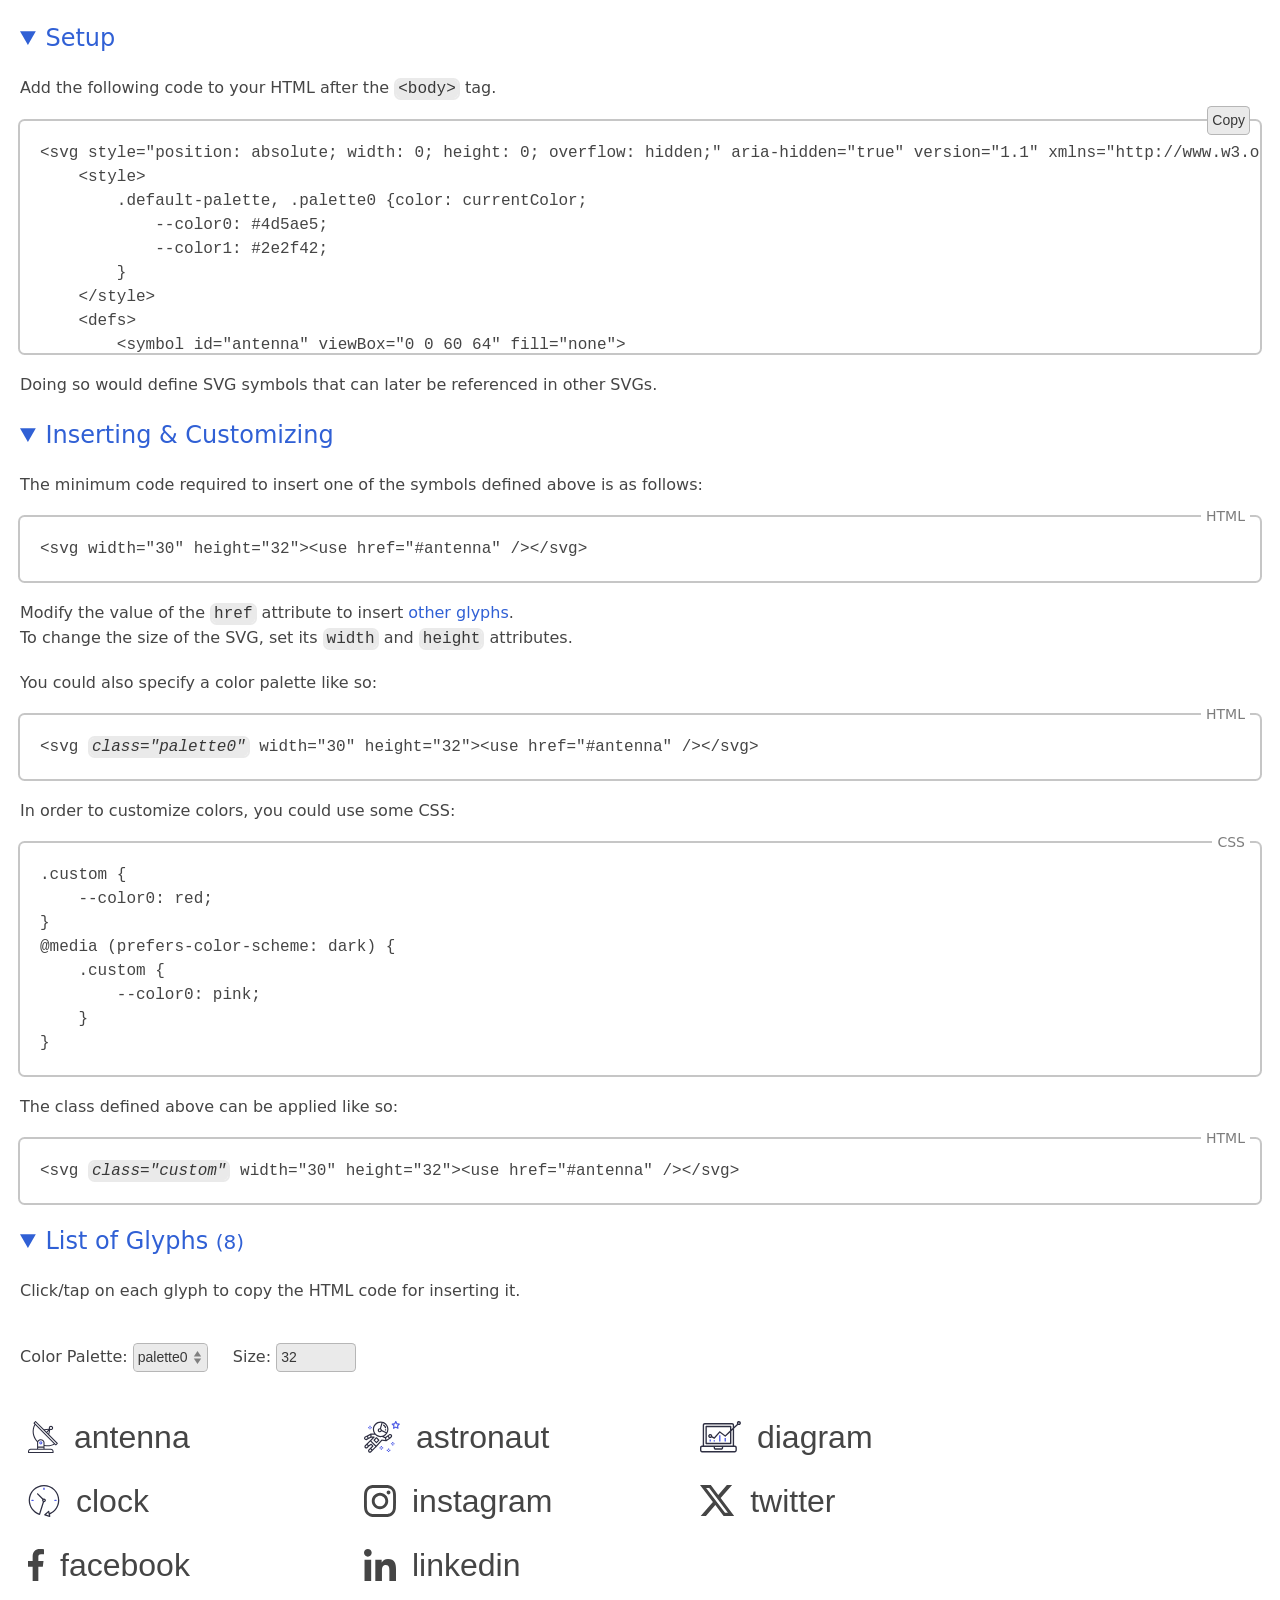
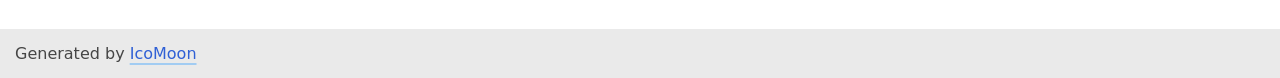
==== images/demo.html @ 1a5d8322 "Initial commit" ====
<!doctype html>
<html lang="en">
<head>
    <title>SVG symbol defs | Demo &amp; Reference</title>
    <meta charset="utf-8">
    <meta name="viewport" content="width=device-width, initial-scale=1">
    <meta name="description" content="">
    <!-- The following CSS is not required for using generated glyphs. -->
    <style>::selection{color:var(--off7);background:var(--blue2)}a{color:var(--blue0);text-decoration:none}a:active{color:var(--off7)}@media (hover){a:hover{color:var(--off7)}}.decoratedLinks a{text-decoration:underline;text-decoration-thickness:2px;text-decoration-skip-ink:none;text-decoration-color:var(--color, var(--blue2));text-underline-offset:4px;transition:text-decoration .3s,text-decoration-color .5s,text-underline-offset .3s,color .2s}.decoratedLinks a:hover{--color: var(--off5);text-underline-offset:6px}.decoratedLinks ._noLine,.undecoratedLinks a{text-decoration:none}.decoratedLinks a:focus-visible{text-decoration:none}@keyframes focusRingAnimation{0%{outline-width:4px}}:root,:root.light{color-scheme:light;background:var(--on2);color:var(--fg);font-family:ui-sans-serif,system-ui,-apple-system,sans-serif;font-size:16px;line-height:1.5;--bg: #eaeaea;--fg: #454545;--red-rgb: 215, 0, 21;--red: rgb(var(--red-rgb));--orange: rgb(242, 141, 0);--green: #00a100;--focus: rgba(0, 195, 255, .8);--blue0: #3060d5;--blue2: #a2ccf2;--on2: #fff;--off4: rgba(0, 0, 0, .2254);--off5: rgba(0, 0, 0, .5127);--off6: rgba(0, 0, 0, .7659);--off7: #000}@media (prefers-color-scheme: dark){:root{color-scheme:dark;--bg: #242424;--fg: #bababa;--red-rgb: 255, 105, 97;--red: rgb(var(--red-rgb));--orange: rgb(255, 159, 10);--green: #5eba6e;--focus: rgba(0, 137, 179, .8);--blue0: #8abbef;--blue2: #3e6486;--on2: #000;--off4: rgba(255, 255, 255, .1649);--off5: rgba(255, 255, 255, .4257);--off6: rgba(255, 255, 255, .8142);--off7: #fff}}:root.dark{color-scheme:dark;--bg: #242424;--fg: #bababa;--red-rgb: 255, 105, 97;--red: rgb(var(--red-rgb));--orange: rgb(255, 159, 10);--green: #5eba6e;--focus: rgba(0, 137, 179, .8);--blue0: #8abbef;--blue2: #3e6486;--on2: #000;--off4: rgba(255, 255, 255, .1649);--off5: rgba(255, 255, 255, .4257);--off6: rgba(255, 255, 255, .8142);--off7: #fff}.mvn{margin-bottom:0;margin-top:0}.rltv{position:relative}.monospace,code,pre{font-family:ui-monospace,SFMono-Regular,SF Mono,Menlo,Consolas,Liberation Mono,monospace}body{margin:0;min-height:calc(100vh - 20px);padding-top:20px}details,section{padding:0 20px}details{margin-bottom:20px}details[open]{margin-bottom:0}summary{color:var(--blue0);cursor:default;font-size:1.5em;width:fit-content}summary:hover,summary:active{color:var(--off7)}h1,summary{font-weight:500}h1,strong,code,em{color:var(--off6)}code,em{background:var(--bg);box-shadow:0 0 0 2px var(--bg);margin:0 2px;padding:0 2px}footer{background:var(--bg);line-height:19px;margin-top:20px;padding:15px;position:sticky;top:100%}p{max-width:76ch}p,pre{margin-bottom:20px;margin-top:20px}ul{list-style-position:inside;margin:20px 0;padding:20px}.br0,a,button,code,em,input,pre,select,summary,textarea,ul{border-radius:4.5px}input,select,.copy{box-shadow:inset 0 0 0 1px var(--off4);background-color:var(--bg);border:0;color:var(--off6);font-size:14px;line-height:19px;margin:0;padding:5px}input:hover,input:active,select:hover,select:active,.copy:hover,.copy:active{color:var(--off7);box-shadow:inset 0 0 0 1px var(--off5)}input:focus,select:focus,.copy:focus{box-shadow:none}select{appearance:none;background-image:url([data-uri]);background-position:right center;background-repeat:no-repeat;background-size:1.5em 50%;padding-right:20px}label{display:inline-block;margin:20px 20px 0 0}:focus-visible{outline:3px solid;outline-color:var(--focus);box-shadow:none}:focus-visible:not(:invalid){animation:focusRingAnimation .2s}pre{box-shadow:0 0 0 2px var(--off4);overflow:scroll;padding:20px;position:relative}textarea{background:none;border:0;box-shadow:0 0 0 2px var(--off4);color:var(--fg);display:block;font-size:1rem;margin:10px 0;min-height:1.5em;padding:5px;resize:vertical;width:calc(100% - 10px)}[data-lang]{position:relative}[data-lang]:after{background:var(--on2);border-radius:4.5px;color:var(--off5);content:attr(data-lang);font-size:14px;line-height:1;padding:2px 5px;position:absolute;right:10px;top:-.7em}.copy{position:absolute;right:10px;top:-15px}.copy:disabled{background:var(--on2);box-shadow:inset 0 0 0 1px var(--green);color:var(--green);font-weight:600}
._demo_glyphs {
    background: var(--background, transparent);
    display: flex;
    flex-wrap: wrap;
    margin: 20px -20px 0;
    padding: 5px 20px 20px;
}

._demo_glyph {
    background: none;
    border: none;
    color: var(--color);
    font-family: sans-serif !important;
    font-size: var(--glyph-size);
    line-height: 1;
    margin: 1rem 1rem 0 0;
    overflow: hidden;
    padding: 0.5rem;
    padding: max(0.5rem, 0.15625em);
    text-align: left;
    text-overflow: ellipsis;
    white-space: nowrap;
    width: 10em;
    width: max(10em, 15rem);
}
._demo_glyph span {
    pointer-events: none;
}
.glyphTitle {
    overflow: hidden;
    text-overflow: ellipsis;
    line-height: 1.25;
}
button._demo_glyph:hover {
    box-shadow: 0 0 0 2px var(--color, var(--off4));
}
button._demo_glyph:active {
    box-shadow: 0 0 0 2px var(--color, var(--fg));
}
button._demo_glyph._demo_copied {
    box-shadow: 0 0 0 2px var(--green);
}
._demo_copied {
    position: relative;
}
._demo_copied::before {
    content: "";
}
._demo_copied::after {
    align-items: center;
    background: linear-gradient(to left, var(--background, var(--on2)) 8ch, transparent);
    color: var(--color, var(--green));
    content: "✓ Copied";
    display: flex;
    font-family: ui-sans-serif,system-ui,-apple-system,sans-serif !important;
    font-size: max(1rem, 0.5em);
    height: 100%;
    justify-content: right;
    line-height: 1;
    padding-right: 0.5em;
    position: absolute;
    right: 0;
    top: 0;
    width: 50%;
}
#_demo_defs-wrapper {position: relative;} #_demo_setup {max-height: 8lh;} #_demo_size {width: 5em;} ._demo_glyph svg {vertical-align: top; flex-shrink: 0; margin-right: 1rem; pointer-events: none;} body {--glyph-size: 32px;}</style>
</head>
<body>
<svg style="position: absolute; width: 0; height: 0; overflow: hidden;" aria-hidden="true" version="1.1" xmlns="http://www.w3.org/2000/svg" xmlns:xlink="http://www.w3.org/1999/xlink">
    <style>
        .default-palette, .palette0 {color: currentColor;
            --color0: #4d5ae5;
            --color1: #2e2f42;
        }
    </style>
    <defs>
        <symbol id="antenna" viewBox="0 0 60 64" fill="none">
            <path fill="var(--color1, #2e2f42)" d="M59.4048 44.1952 42.5184 27.1851l1.8741-9.231c0.4836 0.1888 0.9978 0.2875 1.5168 0.2912h0.0128c2.3846 0.0282 4.3404-1.882 4.3687-4.2665s-1.882-4.3404-4.2665-4.3687c-2.3846-0.0281-4.3404 1.882-4.3687 4.2666-6e-3 0.5102 0.0784 1.0174 0.2495 1.4982l-9.92 1.2107L15.8037 0.32C15.6052 0.1175 15.3343 23e-4 15.0507 0c-0.28 15e-4-0.5482 0.1129-0.7467 0.3104l-3.0251 3.008c-0.4164 0.4165-0.4164 1.0917 0 1.5083l1.6278 1.6512c-6.3062 11.5958-4.2579 25.9556 5.0389 35.3258 0.0853 0.0816 0.1843 0.1476 0.2923 0.1952-0.0672 0.361-0.1023 0.7272-0.1046 1.0944v12.3734h-12.8C2.3893 55.4701 35e-4 57.856 0 60.8v2.1333C0 63.5224 0.4776 64 1.0667 64h49.0666c0.5891 0 1.0667-0.4776 1.0667-1.0667V60.8c-35e-4-2.944-2.3893-5.3299-5.3333-5.3333h-12.8v-5.4838c2.0052 0.4206 4.0482 0.635 6.097 0.64 4.9163-53e-4 9.7543-1.2309 14.08-3.5669l1.6363 1.6459c0.1985 0.2025 0.4695 0.3177 0.7531 0.32 0.28-15e-4 0.5481-0.113 0.7466-0.3104l3.0251-3.008c0.4164-0.4166 0.4164-1.0918 0-1.5083zM44.4181 12.4661c0.8354-0.8309 2.1862-0.8272 3.017 82e-4 0.8309 0.8353 0.8272 2.1861-82e-4 3.0169-0.3998 0.3977-0.9409 0.6209-1.5049 0.6208h-64e-4c-1.1781-61e-4-2.1284-0.9661-2.1223-2.1444 3e-3-0.564 0.2291-1.1037 0.629-1.5015zM41.9072 19.4752l-1.1968 5.8912-2.3509-2.3648zM40.6955 17.6715l-3.84 3.8176-2.9707-2.9867zM45.8667 57.6c1.7673 0 3.2 1.4327 3.2 3.2v1.0667H2.1333l0-1.0667c0-1.7673 1.4327-3.2 3.2-3.2zM30.9333 53.3333v2.1334H20.2667v-2.1334zM20.2667 51.2v-8.1067c0-2.5877 2.3925-4.6933 5.3333-4.6933s5.3333 2.1056 5.3333 4.6933V51.2zM33.0667 47.808v-4.7147c0-3.7642-3.3494-6.8266-7.4667-6.8266-2.6621-0.0408-5.1515 1.3142-6.5621 3.5722-8.1155-8.5476-9.943-21.2904-4.5572-31.7742l37.2036 37.4169c-5.7448 2.9224-12.3303 3.7452-18.6176 2.3264zM55.6448 46.4405 15.04 5.5915 13.5307 4.0789 15.04 2.5749 30.9099 18.5344c74e-4 0 0.0117 0.0139 0.0192 0.0192l26.2293 26.3829z" />
            <path fill="var(--color0, #4d5ae5)" d="M25.6096 40.5333H25.6c-1.7673-26e-4-3.2021 1.4279-3.2048 3.1952-27e-4 1.7674 1.4279 3.2022 3.1952 3.2048H25.6c1.7673 27e-4 3.2021-1.4278 3.2048-3.1952 27e-4-1.7673-1.4279-3.2021-3.1952-3.2048zM26.3563 44.4896c-0.2008 0.1997-0.473 0.3115-0.7563 0.3104-0.5891-31e-4-1.0641-0.4831-1.0611-1.0721 15e-4-0.282 0.1146-0.5519 0.3144-0.7508 0.1986-0.1975 0.4667-0.309 0.7467-0.3104 0.5891 3e-3 1.0641 0.483 1.0611 1.0721-15e-4 0.282-0.1146 0.5519-0.3144 0.7508z" />
        </symbol>
        <symbol id="astronaut" viewBox="0 0 64 57" fill="var(--color0, #4d5ae5)">
            <path d="M63.9481 5.2908c-0.1259-0.3851-0.4587-0.6666-0.8608-0.7254l-3.8208-0.5558-1.7099-3.4625c-0.3584-0.7296-1.5541-0.7296-1.9125 0l-1.7099 3.4624-3.821 0.5558c-0.4021 0.0587-0.7348 0.3393-0.8618 0.7254-0.1248 0.3862-0.0214 0.8107 0.2698 1.0934l2.766 2.6956-0.6528 3.8059c-0.0683 0.4 0.096 0.8043 0.4235 1.0433 0.3318 0.2411 0.7648 0.2708 1.1243 0.081l3.4176-1.7974 3.4177 1.7974c0.1558 0.0821 0.3275 0.1226 0.4971 0.1226 0.2208 0 0.4417-0.0683 0.6273-0.2038 0.3285-0.2388 0.4928-0.6432 0.4235-1.0432l-0.6527-3.806 2.7659-2.6955c0.2897-0.2838 0.3944-0.7073 0.2695-1.0934zM59.0223 7.9447c-0.2507 0.2443-0.3659 0.5984-0.3062 0.944l0.3819 2.2283-2.001-1.0518c-0.1558-0.0821-0.3264-0.1226-0.4972-0.1226-0.1706 0-0.3402 0.0405-0.4971 0.1226l-2.0011 1.0518 0.3818-2.2283c0.0598-0.3456-0.0555-0.6986-0.3061-0.944L52.557 6.3661l2.2379-0.3254c0.3478-0.0501 0.6476-0.2688 0.8033-0.5835l1.0005-2.0267 1.0005 2.0267c0.1558 0.3146 0.4555 0.5334 0.8033 0.5835l2.2379 0.3254z" />
            <path d="M52.2669 37.2871h-2.1334v2.1334h2.1334z" />
            <path d="M52.2669 41.5539h-2.1334v2.1334h2.1334z" />
            <path d="M54.4004 39.4205h-2.1335v2.1334h2.1335z" />
            <path d="M50.1335 39.4205h-2.1333v2.1334h2.1333z" />
            <path d="M44.8001 49.0206h-2.1334v2.1334h2.1334z" />
            <path d="M44.8001 53.2873h-2.1334v2.1334h2.1334z" />
            <path d="M46.9336 51.1541l-2.1335-1e-4v2.1333l2.1335 2e-4z" />
            <path d="M42.6667 51.154l-2.1334 1e-4v2.1334l2.1334-2e-4z" />
            <path d="M32 44.754h-2.1334v2.1334H32z" />
            <path d="M32 49.0206h-2.1334v2.1334H32z" />
            <path d="M34.1334 46.8872 32 46.8874v2.1332h2.1334z" />
            <path d="M29.8666 46.8874l-2.1334-2e-4v2.1334h2.1334z" />
            <path d="M11.733 8.4866l-2.1334 0 0 2.1334h2.1334z" />
            <path d="M11.733 12.7534H9.5996l0 2.1334h2.1334z" />
            <path d="M13.8663 10.6201 11.733 10.62v2.1334l2.1333 1e-4z" />
            <path d="M9.5996 10.62l-2.1334 1e-4 0 2.1334 2.1334-1e-4z" />
            <path fill="var(--color1, #2e2f42)" d="M49.4295 24.5616c-0.5749-0.7755-1.4186-1.2747-2.3765-1.4092-0.9622-0.1365-1.9116 0.1163-2.6796 0.704l-2.5035 1.919-11e-4 11e-4-3.7954 2.8341-2.7157-1.0816c4.8427-2.1728 8.2273-7.0166 8.2273-12.6402 0-7.646-6.2454-13.8668-13.9223-13.8668S15.7405 7.2428 15.7405 14.8888c0 2.7713 0.8287 5.3483 2.24 7.5169l-5.5276-0.048c-32e-4 0-64e-4 0-96e-4 0-0.0171 0-0.0309 85e-4-0.0469 96e-4-0.1056 43e-4-0.2091 0.0256-0.3104 0.0619-0.0256 96e-4-0.0522 0.015-0.0767 0.0266-0.0128 54e-4-0.0256 64e-4-0.0384 0.0128l-6.4662 3.1925c-11e-4 0-21e-4 0-21e-4 1e-3l-3.7868 1.821c-0.0417 0.0182-0.0843 0.0427-0.1259 0.0704-1.5094 1.0048-2.0236 2.9782-1.1968 4.591 0.4405 0.8576 1.1904 1.4891 2.112 1.7781 0.3553 0.1109 0.7179 0.1654 1.0784 0.1654 0.5793 0 1.1532-0.1419 1.6789-0.4224l2.7756-1.4763 4.528-2.3381 2.7137-0.016L4.3963 40.6663c-1e-3 12e-4-21e-4 12e-4-33e-4 22e-4l-2.6774 2.6666c-0.6325 0.6294-0.9802 1.4645-0.9802 2.3553 0 0.8896 0.3477 1.7269 0.9802 2.3574 0.6497 0.6464 1.5041 0.9707 2.3584 0.9707 0.8556 0 1.7088-0.3243 2.3606-0.9707l2.6283-2.6176 3.4816-2.5996 1.8017 1.7942-3.5233 3.5083c-1e-3 11e-4-21e-4 11e-4-33e-4 21e-4l-2.6774 2.6667c-0.6325 0.6293-0.9802 1.4645-0.9802 2.3552 0 0.8897 0.3477 1.7269 0.9802 2.3575 0.6497 0.6463 1.5052 0.9706 2.3596 0.9706 0.8544 0 1.7099-0.3243 2.3605-0.9706l6.9632-6.9334c12e-4-11e-4 12e-4-21e-4 22e-4-32e-4l2.0192-2.0001-75e-4-75e-4c0.0128-0.0127 0.0309-0.0171 0.0438-0.0309l10.3319-11.3164 6.942 0.9878c0.0501 75e-4 0.1002 0.0106 0.1504 0.0106 0.1291 0 0.2538-0.0309 0.3744-0.0767 0.0352-0.0128 0.0661-0.0299 0.0992-0.0469 0.0384-0.0193 0.0789-0.0299 0.1153-0.0544l6.4267-4.2667c0.0235-0.016 0.0362-0.0416 0.0586-0.0586 0.0256-0.0203 0.0576-0.0288 0.081-0.0513l2.5429-2.3819c1.3232-1.2397 1.5055-3.2706 0.4239-4.7234zM4.2608 31.7829c-0.3466 0.1857-0.7403 0.2229-1.1168 0.1035-0.3734-0.1162-0.6762-0.3712-0.8534-0.7157-0.3221-0.6273-0.1355-1.391 0.4288-1.8038l2.6273-1.264 0.8981 2.625zM11.255 28.1275l-3.0965 1.6-0.8778-2.5665 4.0535-2.0012zM41.4539 14.8867c0 1.8368-0.4384 3.5692-1.1979 5.1189l-8.3628-3.7984c-0.0875-1.1466-0.6826-2.1504-1.5765-2.7755l2.928-9.7207c4.7554 1.5127 8.2092 5.949 8.2092 11.1757zM17.876 14.8867c0-6.4695 5.2886-11.7336 11.7889-11.7336 0.5057 0 1.0006 0.0427 1.4902 0.1045L28.291 12.765c-0.0383-11e-4-0.0746-0.0117-0.1141-0.0117-2.0651 0-3.7452 1.6746-3.7452 3.7334 0 2.0587 1.6801 3.7334 3.7452 3.7334 1.3888 0 2.5888-0.7668 3.2363-1.8891l7.7249 3.5094c-2.1494 2.8928-5.5895 4.7798-9.4733 4.7798-6.5002 0-11.7888-5.264-11.7888-11.7335zM29.7887 16.4867c0 0.8821-0.7233 1.6-1.6118 1.6s-1.6118-0.7179-1.6118-1.6 0.7233-1.6 1.6118-1.6 1.6118 0.7179 1.6118 1.6zM4.9297 46.5352c-0.4725 0.4682-1.2374 0.4672-1.7088 11e-4-0.2273-0.2273-0.352-0.5269-0.352-0.8459 0-0.3179 0.1248-0.6176 0.352-0.8426l1.9242-1.9169 1.7024 1.695zM11.3574 54.002c-0.4725 0.4683-1.2384 0.4694-1.7099 12e-4-0.2273-0.2273-0.352-0.5269-0.352-0.8459 0-0.3179 0.1247-0.6177 0.352-0.8427l1.9254-1.9179 1.7035 1.6951zM18.3208 47.0643c-12e-4 1e-3-22e-4 1e-3-33e-4 21e-4l-3.5297 3.5201-1.7035-1.695 3.5264-3.5105c0 0 0 0 0-1e-3 12e-4-11e-4 22e-4-11e-4 33e-4-21e-4 0.08-0.08 0.1301-0.176 0.1792-0.2709 0.0139-0.0277 0.0405-0.0512 0.0523-0.08 0.0331-0.0821 0.0384-0.1706 0.0512-0.2571 64e-4-0.0491 0.0278-0.0949 0.0278-0.1451 0-0.0715-0.0256-0.1408-0.0405-0.2113-0.0128-0.064-0.0128-0.1291-0.0374-0.1909-0.0405-0.1002-0.1099-0.1887-0.1824-0.2752-0.0202-0.0235-0.0277-0.0534-0.0501-0.0758 0 0 0 0-11e-4 0-11e-4-1e-3-11e-4-32e-4-21e-4-42e-4l-3.214-3.2001c-0.0341-0.0341-0.0778-0.048-0.1162-0.0767-0.0565-0.0438-0.1109-0.0843-0.1739-0.1153-0.0607-0.0299-0.1226-0.048-0.1866-0.0651-0.0683-0.0193-0.1344-0.0341-0.2059-0.0395-0.0651-42e-4-0.1259 21e-4-0.1909 96e-4-0.0715 85e-4-0.1386 0.0182-0.208 0.0405-0.0672 0.0214-0.1269 0.0544-0.1887 0.0897-0.0395 0.0223-0.0843 0.0298-0.1217 0.0576l-3.5466 2.6475-1.8017-1.7941 4.798-4.7724 8.7212 8.5773zM31.9584 33.031c-0.0309-43e-4-0.0598 75e-4-0.0907 53e-4-0.0779-42e-4-0.1525 12e-4-0.2304 0.0139-0.0607 0.0106-0.1183 0.0224-0.176 0.0426-0.0682 0.0235-0.1301 0.0555-0.1931 0.0939-0.0597 0.0363-0.1141 0.0746-0.1664 0.1226-0.0256 0.0224-0.0565 0.0332-0.08 0.0587l-9.3965 10.2914-8.6561-8.5133 5.6662-5.6363c0.4171-0.416 0.4192-1.0913 32e-4-1.5094-0.2101-0.2101-0.4863-0.3136-0.7626-0.3125l-4.4374 0.0256 0.0555-3.2149 6.2081 0.0534c2.5301 2.5877 6.0587 4.2017 9.9627 4.2017 0.8747 0 1.7281-0.0907 2.559-0.2454 0.08 0.064 0.1588 0.1291 0.2592 0.1696l4.8193 1.92 0.6613 3.2874zM40.0406 33.3872l-0.6261-3.1158 2.8928-2.16 1.8934 2.513zM47.5478 27.7253l-1.6757 1.5701-1.8624-2.4725 1.6629-1.2747c0.3103-0.2389 0.7019-0.336 1.0859-0.2859 0.3861 0.0544 0.7275 0.256 0.96 0.5686 0.4331 0.5835 0.3595 1.3973-0.1707 1.8944z" />
            <path fill="var(--color1, #2e2f42)" d="M27.2041 33.3308l-4.2859-4.2667c-0.4149-0.4149-1.0892-0.4149-1.5052 0l-4.2848 4.2667c-0.2005 0.2016-0.3136 0.4725-0.3136 0.7562 0 0.2838 0.112 0.5558 0.3136 0.7563L21.413 39.11c0.208 0.2069 0.4812 0.3104 0.7532 0.3104s0.545-0.1035 0.752-0.3104l4.2859-4.2667c0.2005-0.2005 0.3146-0.4725 0.3146-0.7563 0-0.2837-0.1131-0.5557-0.3146-0.7562zM22.1662 36.8487 19.3927 34.087l2.7735-2.7616 2.7744 2.7616z" />
            <path fill="var(--color1, #2e2f42)" d="M34.3285 6.3842 33.8132 8.4558c0.1419 0.0352 3.4753 0.9035 3.4753 4.2976h2.1334c-1e-4-4.0343-3.3313-5.9308-5.0934-6.3692z" />
            <path fill="var(--color1, #2e2f42)" d="M39.422 14.8867h-2.1334v2.1334h2.1334z" />
        </symbol>
        <symbol id="diagram" viewBox="0 0 64 50" fill="var(--color0, #4d5ae5)">
            <path d="M29.851 22.4329h2.1323v9.5949H29.851z" />
            <path d="M38.3799 26.6973h2.1322v5.3305h-2.1322z" />
            <path d="M21.3222 29.8956h2.1322v2.1322h-2.1322z" />
            <path d="M14.9255 28.8295h2.1322v3.1983h-2.1322z" />
            <path fill="var(--color1, #2e2f42)" d="M3.1983 49.0856h51.1732c1.7663 0 3.1984-1.4321 3.1984-3.1983v-4.2645c0-1.7662-1.4321-3.1983-3.1984-3.1983h-1.0661V11.8379l6.0557-5.7366c1.4055 0.6929 3.1067 0.2723 4.0265-0.9974 0.9204-1.2691 0.7913-3.0166-0.305-4.1369s-2.8402-1.2873-4.1296-0.3956c-1.2889 0.8922-1.747 2.5835-1.0849 4.0042l-4.5627 4.3253V6.4412c0-1.7662-1.432-3.1983-3.1983-3.1983l-42.6443 0c-1.7663 0-3.1984 1.4321-3.1984 3.1983l0 31.9833H3.1983C1.4321 38.4245 0 39.8566 0 41.6228v4.2645c0 1.7662 1.4321 3.1983 3.1983 3.1983zM60.7682 2.1768c0.5887 0 1.0661 0.4774 1.0661 1.0661S61.3569 4.309 60.7682 4.309c-0.5888 0-1.0661-0.4773-1.0661-1.0661s0.4773-1.0661 1.0661-1.0661zM6.3967 6.4412c0-0.5887 0.4773-1.0661 1.0661-1.0661l42.6443 0c0.5887 0 1.0661 0.4774 1.0661 1.0661v4.4774l-2.1322 2.026V8.5735c0-0.5888-0.4774-1.0662-1.0661-1.0662L9.595 7.5074c-0.5888-1e-4-1.0661 0.4773-1.0661 1.066l0 26.6527c0 0.5887 0.4773 1.0661 1.0661 1.0661h38.3799c0.5887 0 1.0661-0.4774 1.0661-1.0661V15.8774l2.1322-2.0203v24.5674H6.3967zM15.9916 20.3006c-1.4424-41e-4-2.709 0.9568-3.0926 2.3473-0.3837 1.3904 0.2103 2.8651 1.4508 3.6012 1.24 0.7361 2.8199 0.5513 3.8563-0.4518l3.7059 1.8594c0.4305 0.2155 0.9526 0.1145 1.2727-0.2452l7.8777-8.8625 7.7438 5.8027c0.4154 0.3113 0.9954 0.2779 1.3722-0.0786l6.7304-6.3754v16.2624H10.6611V9.6396l36.2477 0v5.3206l-7.543 7.1432-7.8089-5.8543c-0.4435-0.3321-1.0677-0.2696-1.4362 0.1442l-7.9859 8.9854-2.9855-1.4929c0.0219-0.1281 0.0354-0.2572 0.0407-0.3868 0-1.7663-1.4321-3.1984-3.1984-3.1984zM17.0577 23.499c0 0.5887-0.4773 1.0661-1.0661 1.0661-0.5887 0-1.0661-0.4774-1.0661-1.0661 0-0.5888 0.4774-1.0661 1.0661-1.0661 0.5888 0 1.0661 0.4773 1.0661 1.0661zM23.4544 40.5567h10.6611v1.0661c0 0.5888-0.4774 1.0661-1.0661 1.0661h-8.5289c-0.5888 0-1.0661-0.4773-1.0661-1.0661zM2.1322 41.6228c0-0.5887 0.4774-1.0661 1.0661-1.0661h18.1239v1.0661c0 1.7663 1.432 3.1983 3.1983 3.1983h8.5289c1.7662 0 3.1983-1.432 3.1983-3.1983v-1.0661h18.1238c0.5888 0 1.0661 0.4774 1.0661 1.0661v4.2645c0 0.5887-0.4773 1.0661-1.0661 1.0661H3.1983c-0.5887 0-1.0661-0.4774-1.0661-1.0661z" />
        </symbol>
        <symbol id="clock" viewBox="0 0 64 64" fill="var(--color0, #4d5ae5)">
            <path fill="var(--color1, #2e2f42)" d="M62.5933 30.6025C62.5899 13.6978 48.8828-34e-4 31.9776 0 15.0728 34e-4 1.3716 13.7109 1.375 30.6157c3e-3 13.3159 8.6138 25.1021 21.2989 29.1524 0.121 0.0381 0.247 0.0576 0.3735 0.0571 0.2412-5e-4 0.4775-0.0649 0.685-0.1875 0.2701-0.1597 0.4717-0.4136 0.5665-0.7129l7.7299-24.5c2.1133-0.0107 3.8174-1.7329 3.8062-3.8457-0.0108-2.1133-1.7324-3.8174-3.8457-3.8066-0.5684 24e-4-1.1294 0.1333-1.6402 0.3828L20.1372 16.9419c-0.5068-0.4893-1.3139-0.4751-1.8032 0.0312-0.4775 0.4947-0.4775 1.2779 0 1.7725l10.2066 10.2183c-0.7832 1.5986-0.3355 3.5283 1.0727 4.6181l-7.3652 23.3457C7.6924 51.5659 0.2393 35.4199 5.6011 20.8643 10.9629 6.3086 27.1089-1.1445 41.6646 4.2173c14.5556 5.3618 22.0088 21.5083 16.647 36.0635-2.6197 7.1113-8.002 12.8623-14.9244 15.9467l-0.7959-3.7485c-0.1455-0.689-0.8227-1.1294-1.5117-0.9834-0.2173 0.0464-0.4189 0.1485-0.5849 0.2964l-7.6739 6.8511c-0.5263 0.4682-0.5732 1.2744-0.1045 1.8008 0.1524 0.1709 0.3477 0.2978 0.5664 0.3676l9.7974 3.127c0.6704 0.2153 1.3887-0.1533 1.604-0.8242 0.0684-0.2119 0.0796-0.4375 0.0337-0.6553l-0.7822-3.6782c11.3286-4.7759 18.6841-15.8843 18.6577-28.1783zM31.9844 29.3272c0.7041 0 1.2754 0.5712 1.2754 1.2753 0 0.7046-0.5713 1.2754-1.2754 1.2754-0.7046 0-1.2754-0.5708-1.2754-1.2754 0-0.7041 0.5708-1.2753 1.2754-1.2753zM36.1851 59.0552l4.3681-3.8965 1.2056 5.6807z" />
            <path d="M30.709 6.3701v2.5508c0 0.7046 0.5708 1.2754 1.2754 1.2754 0.7041 0 1.2754-0.5708 1.2754-1.2754V6.3701c0-0.7041-0.5713-1.2754-1.2754-1.2754-0.7046 0-1.2754 0.5713-1.2754 1.2754z" />
            <path d="M7.752 29.3271c-0.7046 0-1.2754 0.5713-1.2754 1.2754 0 0.7046 0.5708 1.2754 1.2754 1.2754h2.5508c0.7045 0 1.2753-0.5708 1.2753-1.2754 0-0.7041-0.5708-1.2754-1.2753-1.2754z" />
            <path d="M56.2163 31.8779c0.7046 0 1.2754-0.5708 1.2754-1.2754 0-0.7041-0.5708-1.2754-1.2754-1.2754h-2.5508c-0.7041 0-1.2754 0.5713-1.2754 1.2754 0 0.7046 0.5713 1.2754 1.2754 1.2754z" />
        </symbol>
        <symbol id="instagram" viewBox="0 0 16 16" fill="currentColor">
            <path d="M15.9562 4.704c-0.0375-0.8501-0.1749-1.4346-0.3719-1.941-0.2031-0.5376-0.5157-1.0189-0.9252-1.419-0.4001-0.4063-0.8846-0.7221-1.4159-0.922-0.5094-0.197-1.0908-0.3345-1.941-0.3719C10.4458 94e-4 10.1739 0 8.0016 0 5.8293 0 5.5573 94e-4 4.704 0.0469 3.8539 0.0844 3.2694 0.222 2.7631 0.4188 2.2254 0.6219 1.7441 0.9345 1.344 1.344 0.9377 1.7441 0.6221 2.2286 0.422 2.7599 0.225 3.2694 0.0875 3.8507 0.0501 4.7009 94e-4 5.5574 0 5.8293 0 8.0016c0 2.1723 94e-4 2.4442 0.0469 3.2975 0.0375 0.8501 0.1751 1.4346 0.372 1.941 0.2032 0.5376 0.5188 1.0189 0.9251 1.419 0.4001 0.4063 0.8846 0.7221 1.4159 0.9221 0.5095 0.1969 1.0908 0.3344 1.9411 0.3719C5.5542 15.9907 5.8262 16 7.9985 16s2.4442-93e-4 3.2975-0.0469c0.8502-0.0375 1.4346-0.175 1.9409-0.3719 1.0753-0.4158 1.9255-1.2659 2.3412-2.3411 0.1968-0.5095 0.3344-1.0909 0.3719-1.941 0.0375-0.8533 0.0469-1.1252 0.0469-3.2975 0-2.1723-32e-4-2.4442-0.0407-3.2976zM14.5154 11.2366c-0.0344 0.7814-0.1657 1.2033-0.2751 1.4846-0.2688 0.6971-0.822 1.2503-1.5191 1.5191-0.2813 0.1094-0.7063 0.2407-1.4846 0.275-0.844 0.0376-1.0971 0.0469-3.2319 0.0469-2.1348 0-2.3911-93e-4-3.2319-0.0469-0.7814-0.0343-1.2034-0.1656-1.4847-0.275-0.3468-0.1282-0.6626-0.3313-0.9189-0.597-0.2656-0.2595-0.4688-0.572-0.597-0.9189-0.1094-0.2813-0.2407-0.7064-0.275-1.4847-0.0376-0.8439-0.0468-1.0971-0.0468-3.2319 0-2.1348 92e-4-2.3911 0.0468-3.2318 0.0343-0.7814 0.1656-1.2034 0.275-1.4847 0.1282-0.347 0.3314-0.6626 0.6002-0.919 0.2593-0.2657 0.5719-0.4688 0.9189-0.5969C3.5726 1.666 3.9977 1.5347 4.776 1.5003 5.6199 1.4628 5.8731 1.4534 8.0078 1.4534c2.138 0 2.3911 94e-4 3.2319 0.0469 0.7814 0.0344 1.2034 0.1657 1.4847 0.2751 0.3469 0.1281 0.6626 0.3312 0.9189 0.5969 0.2657 0.2594 0.4688 0.572 0.597 0.919 0.1094 0.2813 0.2407 0.7063 0.2751 1.4847 0.0375 0.8439 0.0469 1.097 0.0469 3.2318 0 2.1348-94e-4 2.3849-0.0469 3.2288z" />
            <path d="M8.0016 3.8914c-2.2691 0-4.1102 1.8409-4.1102 4.1101 0 2.2693 1.8411 4.1102 4.1102 4.1102 2.2692 0 4.1101-1.8409 4.1101-4.1102 0-2.2692-1.8409-4.1101-4.1101-4.1101zM8.0016 10.6677c-1.4721 0-2.6662-1.194-2.6662-2.6662s1.1941-2.6661 2.6662-2.6661c1.4722 0 2.6661 1.1939 2.6661 2.6661s-1.1939 2.6662-2.6661 2.6662z" />
            <path d="M13.2339 3.7289c0 0.5299-0.4296 0.9595-0.9596 0.9595-0.5299 0-0.9596-0.4296-0.9596-0.9595 0-0.53 0.4297-0.9596 0.9596-0.9596 0.53 0 0.9596 0.4296 0.9596 0.9596z" />
        </symbol>
        <symbol id="twitter" viewBox="0 0 16 15" fill="none">
            <path fill="currentColor" d="M12.6 0h2.454l-5.36 6.142L16 14.5h-4.937L7.196 9.43 2.771 14.5H0.316l5.733-6.57L0 0h5.063l3.495 4.633zM11.74 13.028h1.36L4.323 1.395H2.865z" />
        </symbol>
        <symbol id="facebook" viewBox="0 0 8 16" fill="none">
            <path fill="currentColor" d="M6.54 2.6567l1.4607 0 0-2.544C7.7487 0.078 6.882 0 5.8727 0 3.7667 0 2.324 1.3247 2.324 3.7593V6H0v2.844h2.324V16h2.8493l0-7.1553 2.23 0 0.354-2.844-2.5846 0 0-1.9594c6e-4-0.822 0.222-1.3846 1.3673-1.3846z" />
        </symbol>
        <symbol id="linkedin" viewBox="0 0 16 16" fill="currentColor">
            <path d="M15.996 16l4e-3-6e-4v-5.868c0-2.8707-0.618-5.082-3.974-5.082-1.6133 0-2.696 0.8853-3.138 1.7246l-0.0467 0 0-1.4566-3.182 0 0 10.682h3.3134l0-5.2894c0-1.3926 0.264-2.7393 1.9886-2.7393 1.6994 0 1.7247 1.5893 1.7247 2.8287V16z" />
            <path d="M0.264 5.318l3.3173 0 0 10.682H0.264z" />
            <path d="M1.9213 0C0.8607 0 0 0.8607 0 1.9213s0.8607 1.9394 1.9213 1.9394 1.9214-0.8787 1.9214-1.9394C3.842 0.8607 2.9813 0 1.9213 0z" />
        </symbol>
    </defs>
</svg>
    <details open>
        <summary>Setup</summary>
        <noscript>
        <p>
            See the source of this page and copy the SVG that appears after the
            <code>&lt;body&gt;</code> tag.<br>
            In other words, copy the lines starting with
            <code>&lt;svg style=&hellip;</code> and ending with
            <code>&lt;/svg&gt;</code>. Paste these lines after the
            <code>&lt;body&gt;</code> tag in your own HTML.
        </p>
        </noscript>
        <div class="_demo_js" style="display: none">
            <p>
                Add the following code to your HTML after the
                <code>&lt;body&gt;</code> tag.
                &nbsp;
            </p>
            <div id="_demo_defs-wrapper">
                <pre id="_demo_setup" readonly></pre>
                <button class="copy" id="_demo_copy">Copy</button>
            </div>
        </div>
        <p>
            Doing so would define SVG symbols that can later be referenced in
            other SVGs.
        </p>
    </details>
    <details open>
        <summary>Inserting &amp; Customizing</summary>
        <p>
            The minimum code required to insert one of the symbols defined above
            is as follows:
        </p>
        <div data-lang="HTML">
        <pre>&lt;svg width="30" height="32"&gt;&lt;use href="#antenna" /&gt;&lt;/svg&gt;</pre>
        </div>
        <p>
        Modify the value of the <code>href</code> attribute to insert
            <a href="#glyphs-top">other glyphs</a>.<br>
            To change the size of the SVG, set its <code>width</code> and
            <code>height</code> attributes.
        </p>
        <p>You could also specify a color palette like so:</p>
        <div data-lang="HTML">
        <pre>&lt;svg <em>class="palette0"</em> width="30" height="32"&gt;&lt;use href="#antenna" /&gt;&lt;/svg&gt;</pre>
        </div>
        <p>In order to customize colors, you could use some CSS:</p>
<div data-lang="CSS"><pre>
.custom {
    --color0: red;
}
@media (prefers-color-scheme: dark) {
    .custom {
        --color0: pink;
    }
}
</pre></div>
        <p>The class defined above can be applied like so:</p>
        <div data-lang="HTML">
        <pre>&lt;svg <em>class="custom"</em> width="30" height="32"&gt;&lt;use href="#antenna" /&gt;&lt;/svg&gt;</pre>
        </div>
    </details>
    <details open>
        <noscript>
            <p>Enable JavaScript for easier copying of codes to clipboard.</p>
        </noscript>
        <summary id="glyphs-top">List of Glyphs <small>(8)</small></summary>
        <div class="_demo_js" style="display: none">
            <p>Click/tap on each glyph to copy the HTML code for inserting it.</p>
            <label>
                Color Palette:
                <select id="_demo_palette">
                    <option value="0">palette0</option>
                </select>
            </label>
            <label>
                Size:
                <input id="_demo_size" type="number" value="32" min="8" max="99999" />
            </label>
        </div>
        <div class="_demo_glyphs">
            <div class="_demo_glyph"><svg width="30" height="32" class="default-palette"><use href="#antenna" /></svg><span class="overflowEllipsis">antenna</span></div>
            <div class="_demo_glyph"><svg width="35.92982456140351" height="32" class="default-palette"><use href="#astronaut" /></svg><span class="overflowEllipsis">astronaut</span></div>
            <div class="_demo_glyph"><svg width="40.96" height="32" class="default-palette"><use href="#diagram" /></svg><span class="overflowEllipsis">diagram</span></div>
            <div class="_demo_glyph"><svg width="32" height="32" class="default-palette"><use href="#clock" /></svg><span class="overflowEllipsis">clock</span></div>
            <div class="_demo_glyph"><svg width="32" height="32" class="default-palette"><use href="#instagram" /></svg><span class="overflowEllipsis">instagram</span></div>
            <div class="_demo_glyph"><svg width="34.13333333333333" height="32" class="default-palette"><use href="#twitter" /></svg><span class="overflowEllipsis">twitter</span></div>
            <div class="_demo_glyph"><svg width="16" height="32" class="default-palette"><use href="#facebook" /></svg><span class="overflowEllipsis">facebook</span></div>
            <div class="_demo_glyph"><svg width="32" height="32" class="default-palette"><use href="#linkedin" /></svg><span class="overflowEllipsis">linkedin</span></div>
        </div>
    </details>
    <footer>
        <p class="mvn decoratedLinks">Generated by <a href="https://icomoon.io">IcoMoon</a></p>
    </footer>
    <!-- The following script is not required for using generated glyphs. -->
    <script>
        const copiedClass = "_demo_copied";
        const defs = document.body.querySelectorAll("svg")[0].outerHTML;
        const glyphClass = "_demo_glyph";
        const wrapper = document.querySelector("._demo_glyphs");
        let q = "." + glyphClass + " svg";
        let tid;
        document.getElementById("_demo_setup").innerText = defs;
        document.getElementById("_demo_copy").addEventListener("click", function (e) {
            navigator.clipboard.writeText(defs).then(function () {
                e.target.disabled = true;
                e.target.textContent = "✓ Copied";
                clearTimeout(tid);
                tid = setTimeout(function () {
                    e.target.disabled = false;
                    e.target.textContent = "Copy";
                }, 1000);
            });
        }, false);
        document.querySelectorAll("._demo_js").forEach(function (x) {
            x.removeAttribute("style");
        });
        document.querySelectorAll("." + glyphClass).forEach(function (x) {
            try {
                x.setAttribute("title", x.childNodes[1].textContent.trim());
            } catch (ignore) {}
            x.outerHTML = x.outerHTML.replace(/<(\/?)div/, "<$1button");
        });
        document.body.addEventListener("click", function (e) {
            let className;
            let target = e.target;
            let text;
            if (target.classList.contains(glyphClass)) {
                try {
                    text = target.children[0].outerHTML;
                    navigator.clipboard.writeText(text).then(function () {
                        const xs = document.querySelectorAll("." + copiedClass);
                        xs.forEach(function (x) {
                            x.classList.remove(copiedClass);
                        });
                        clearTimeout(tid);
                        target.classList.add(copiedClass);
                        tid = setTimeout(function () {
                            target.classList.remove(copiedClass);
                        }, 1000);
                    });
                } catch (ignore) {}
            }
        }, false);
        const palette = document.getElementById("_demo_palette");
        function applyPalette() {
            const i = Number(palette.value);
            const className = (
                (palette.value === "" || Number.isNaN(i))
                ? "default-palette"
                : "palette" + i
            );
            document.querySelectorAll(q).forEach(function (x) {
                x.setAttribute("class", className);
            });
            const selected = palette.children[palette.selectedIndex];
            const background = selected.getAttribute("data-background");
            const foreground = selected.getAttribute("data-foreground");
            let style = [];
            if (background) {
                style.push(`--background: ${background}`);
            }
            if (foreground) {
                style.push(`--color: ${foreground}`);
            }
            style = style.join("; ");
            wrapper.setAttribute("style", style);
        }
        palette.addEventListener("change", applyPalette, false);
        applyPalette();
        document.getElementById("_demo_size").addEventListener("change", function (e) {
            let size = Number(e.target.value);
            if (size < 8) {
                size = 8;
                e.target.value = size;
            }
            if (!Number.isNaN(size)) {
                document.body.style.setProperty("--glyph-size", size + "px");
                document.querySelectorAll(q).forEach(function (svg) {
                    let width = Number(svg.getAttribute("width"));
                    let height = Number(svg.getAttribute("height"));
                    if (!isNaN(width) && !isNaN(height)) {
                        svg.setAttribute("height", size);
                        svg.setAttribute("width", width / height * size);
                    }
                });
            }
        }, false);
    (function () {
        const key = "color-scheme";
        const dark = "dark";
        const light = "light";
        const prefersDarkMedia = "(prefers-color-scheme: dark)";
        function system() {
            if (window.matchMedia(prefersDarkMedia).matches) {
                return dark;
            }
            return light;
        }
        function computed() {
            const value = localStorage.getItem(key);
            if (value === dark || value === light) {
                return value;
            }
            return system();
        }
        function setValue(value) {
            document.documentElement.classList.remove(light);
            document.documentElement.classList.remove(dark);
            if (value === system()) {
                localStorage.removeItem(key);
            } else {
                localStorage.setItem(key, value);
                document.documentElement.classList.add(value);
            }
        }
        document.body.addEventListener("keydown", function (e) {
            if (!e.shiftKey || e.code !== "Digit8") {
                return;
            }
            const newValue = (
                computed() === dark
                ? light
                : dark
            );
            setValue(newValue);
        }, false);
        setValue(computed());
    }());
    </script>
</body>
</html>
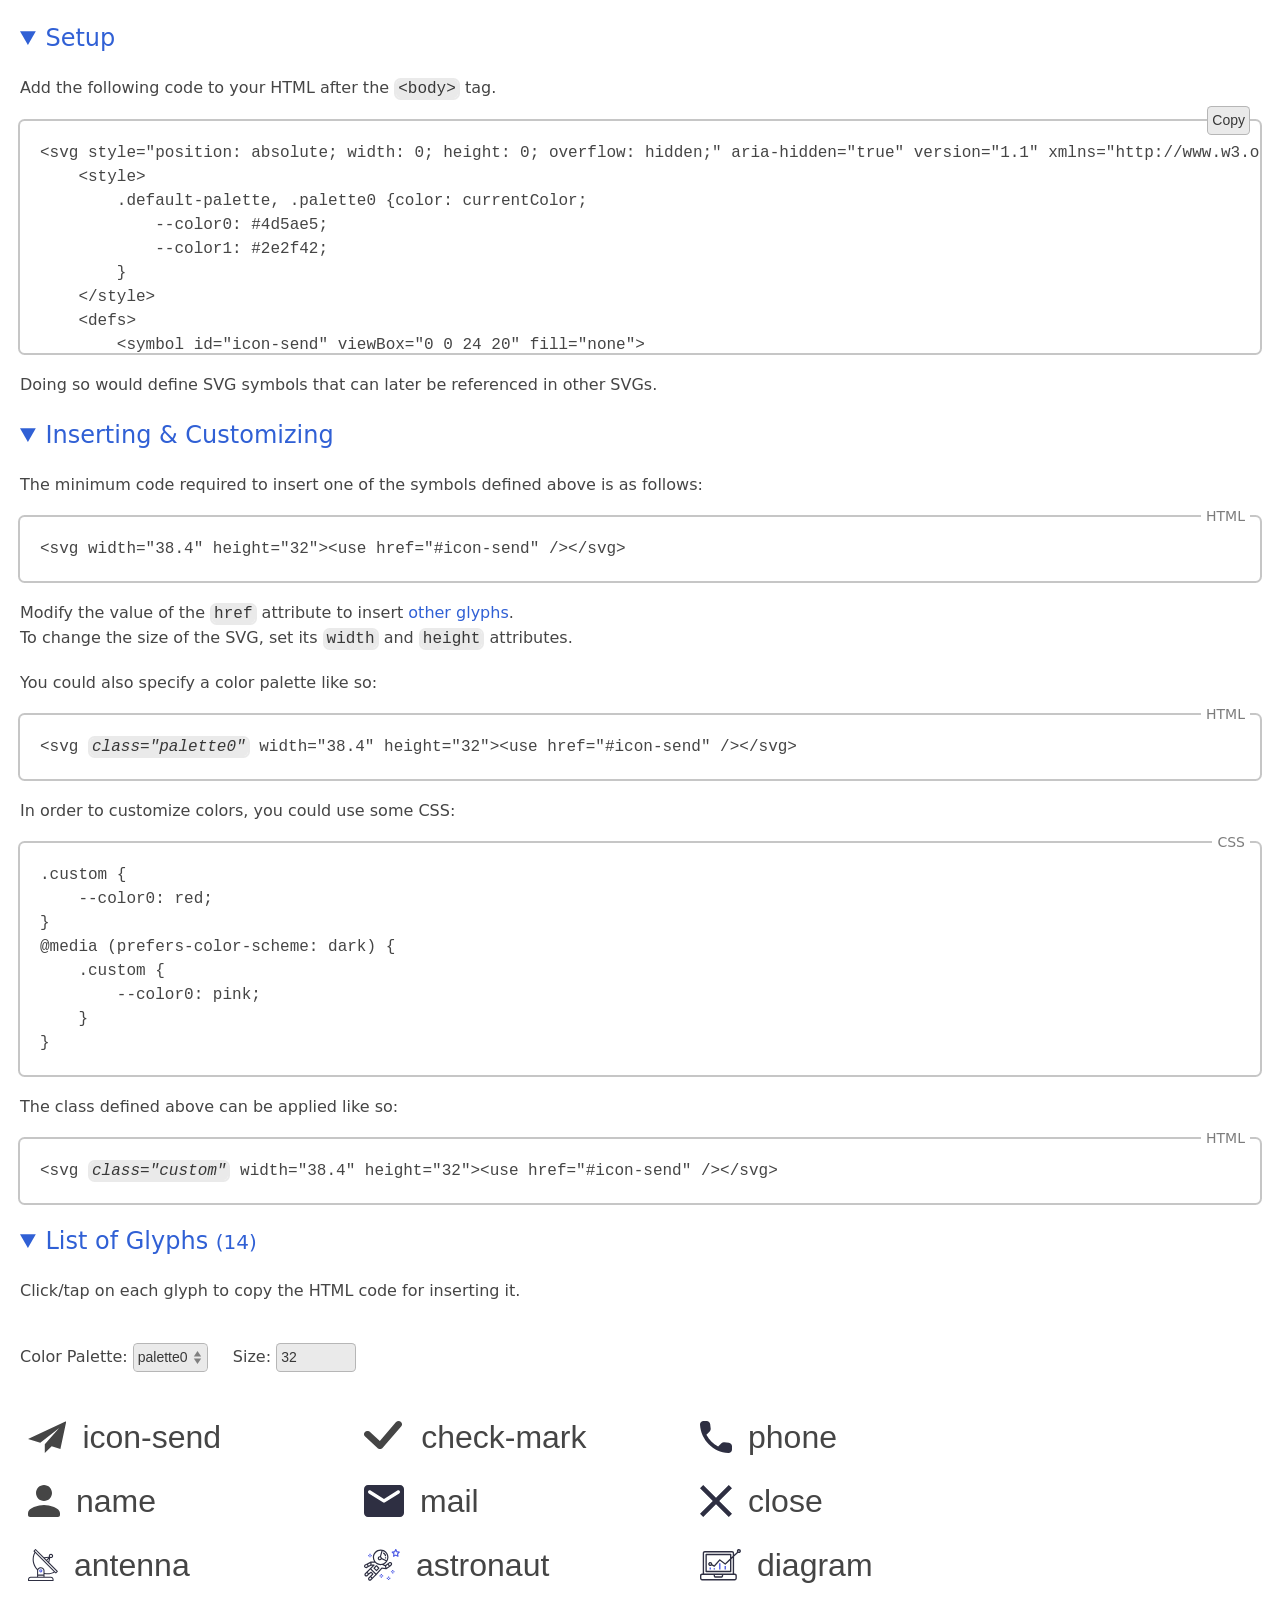
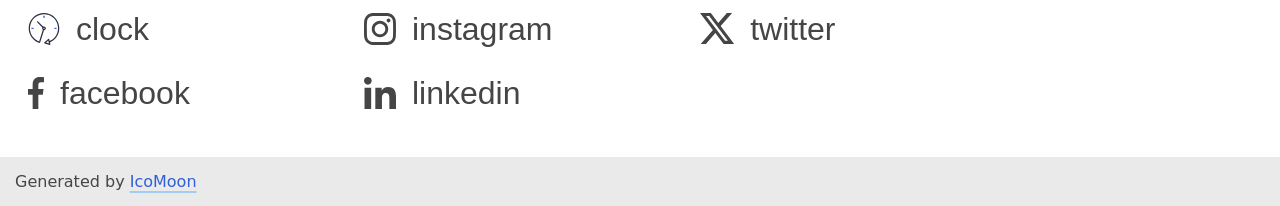
==== commit 8b7cbb77: "Add modal form styles and new functionality" ====
--- a/images/demo.html
+++ b/images/demo.html
@@ -83,6 +83,29 @@
         }
     </style>
     <defs>
+        <symbol id="icon-send" viewBox="0 0 24 20" fill="none">
+            <path fill="currentColor" d="M24 0 0 11.25l7.6699 2.3672L19.5 4.375 10.5017 14.4913l73e-4 23e-4-9e-3-23e-4V20l4.3013-4.1817 5.4488 1.6817z" />
+        </symbol>
+        <symbol id="check-mark" viewBox="0 0 9 7" fill="none">
+            <path fill="currentColor" d="M7.0281 0.1949C7.1719 0.0685 7.3633-14e-4 7.5619 0s0.3887 0.0739 0.5304 0.2023C8.234 0.3307 8.3162 0.5048 8.3214 0.6881c53e-4 0.1832-0.0668 0.3611-0.201 0.4962L4.0473 5.8864c-0.07 0.0697-0.1546 0.1255-0.2485 0.1643S3.6033 6.1104 3.5004 6.1122 3.2952 6.0965 3.1998 6.061 3.0176 5.9725 2.9448 5.9053L0.2437 3.4119C0.1685 3.3472 0.1081 3.2692 0.0663 3.1825 0.0244 3.0958 19e-4 3.0022 1e-4 2.9073-17e-4 2.8124 0.0172 2.7182 0.0557 2.6302s0.0958-0.168 0.1685-0.2351 0.1594-0.12 0.2547-0.1555c0.0953-0.0356 0.1974-0.053 0.3002-0.0514 0.1028 17e-4 0.2042 0.0225 0.2981 0.0611s0.1785 0.0943 0.2486 0.1638l2.1376 1.9722 3.5453-4.1697c64e-4-73e-4 0.0132-0.0142 0.0205-0.0207z" />
+        </symbol>
+        <symbol id="phone" viewBox="0 0 13 13" fill="none">
+            <path fill="var(--color1, #2e2f42)" d="M11.7263 8.8651 9.8881 8.6553C9.4467 8.6046 9.0125 8.7566 8.7013 9.0678l-1.3316 1.3315c-2.048-1.0421-3.7269-2.7138-4.769-4.769l1.3388-1.3389C4.2507 3.9803 4.4026 3.5461 4.352 3.1046L4.1421 1.2809C4.0553 0.55 3.4401 0 2.702 0H1.45C0.6323 0-0.048 0.6803 27e-4 1.498 0.3862 7.6783 5.3289 12.6138 11.5019 12.9973c0.8178 0.0507 1.498-0.6296 1.498-1.4473v-1.252c73e-4-0.7309-0.5427-1.346-1.2736-1.4329z" />
+        </symbol>
+        <symbol id="name" viewBox="0 0 12 12" fill="none">
+            <path fill="currentColor" d="M6 6c1.6575 0 3-1.3425 3-3S7.6575 0 6 0 3 1.3425 3 3 4.3425 6 6 6zM6 7.5c-2.0025 0-6 1.005-6 3v0.75C0 11.6625 0.3375 12 0.75 12h10.5c0.4125 0 0.75-0.3375 0.75-0.75V10.5c0-1.995-3.9975-3-6-3z" />
+        </symbol>
+        <symbol id="mail" viewBox="0 0 15 12" fill="none">
+            <path fill="var(--color1, #2e2f42)" d="M13.5 0h-12C0.675 0 75e-4 0.675 75e-4 1.5L0 10.5C0 11.325 0.675 12 1.5 12h12c0.825 0 1.5-0.675 1.5-1.5v-9C15 0.675 14.325 0 13.5 0zM13.2 3.1875 7.8975 6.5025c-0.24 0.15-0.555 0.15-0.795 0L1.8 3.1875c-0.1875-0.12-0.3-0.3225-0.3-0.54 0-0.5025 0.5475-0.8025 0.975-0.54L7.5 5.25l5.025-3.1425C12.9525 1.845 13.5 2.145 13.5 2.6475c0 0.2175-0.1125 0.42-0.3 0.54z" />
+        </symbol>
+        <symbol id="close" viewBox="0 0 8 8" fill="none">
+            <path fill="var(--color1, #2e2f42)" d="M8 0.8057 7.1943 0 4 3.1943 0.8057 0 0 0.8057 3.1943 4 0 7.1943 0.8057 8 4 4.8057 7.1943 8 8 7.1943 4.8057 4z" />
+            <defs>
+                <clipPath id="clip0_1088958_270">
+                    <rect fill="#fff" width="8" height="8" />
+                </clipPath>
+            </defs>
+        </symbol>
         <symbol id="antenna" viewBox="0 0 60 64" fill="none">
             <path fill="var(--color1, #2e2f42)" d="M59.4048 44.1952 42.5184 27.1851l1.8741-9.231c0.4836 0.1888 0.9978 0.2875 1.5168 0.2912h0.0128c2.3846 0.0282 4.3404-1.882 4.3687-4.2665s-1.882-4.3404-4.2665-4.3687c-2.3846-0.0281-4.3404 1.882-4.3687 4.2666-6e-3 0.5102 0.0784 1.0174 0.2495 1.4982l-9.92 1.2107L15.8037 0.32C15.6052 0.1175 15.3343 23e-4 15.0507 0c-0.28 15e-4-0.5482 0.1129-0.7467 0.3104l-3.0251 3.008c-0.4164 0.4165-0.4164 1.0917 0 1.5083l1.6278 1.6512c-6.3062 11.5958-4.2579 25.9556 5.0389 35.3258 0.0853 0.0816 0.1843 0.1476 0.2923 0.1952-0.0672 0.361-0.1023 0.7272-0.1046 1.0944v12.3734h-12.8C2.3893 55.4701 35e-4 57.856 0 60.8v2.1333C0 63.5224 0.4776 64 1.0667 64h49.0666c0.5891 0 1.0667-0.4776 1.0667-1.0667V60.8c-35e-4-2.944-2.3893-5.3299-5.3333-5.3333h-12.8v-5.4838c2.0052 0.4206 4.0482 0.635 6.097 0.64 4.9163-53e-4 9.7543-1.2309 14.08-3.5669l1.6363 1.6459c0.1985 0.2025 0.4695 0.3177 0.7531 0.32 0.28-15e-4 0.5481-0.113 0.7466-0.3104l3.0251-3.008c0.4164-0.4166 0.4164-1.0918 0-1.5083zM44.4181 12.4661c0.8354-0.8309 2.1862-0.8272 3.017 82e-4 0.8309 0.8353 0.8272 2.1861-82e-4 3.0169-0.3998 0.3977-0.9409 0.6209-1.5049 0.6208h-64e-4c-1.1781-61e-4-2.1284-0.9661-2.1223-2.1444 3e-3-0.564 0.2291-1.1037 0.629-1.5015zM41.9072 19.4752l-1.1968 5.8912-2.3509-2.3648zM40.6955 17.6715l-3.84 3.8176-2.9707-2.9867zM45.8667 57.6c1.7673 0 3.2 1.4327 3.2 3.2v1.0667H2.1333l0-1.0667c0-1.7673 1.4327-3.2 3.2-3.2zM30.9333 53.3333v2.1334H20.2667v-2.1334zM20.2667 51.2v-8.1067c0-2.5877 2.3925-4.6933 5.3333-4.6933s5.3333 2.1056 5.3333 4.6933V51.2zM33.0667 47.808v-4.7147c0-3.7642-3.3494-6.8266-7.4667-6.8266-2.6621-0.0408-5.1515 1.3142-6.5621 3.5722-8.1155-8.5476-9.943-21.2904-4.5572-31.7742l37.2036 37.4169c-5.7448 2.9224-12.3303 3.7452-18.6176 2.3264zM55.6448 46.4405 15.04 5.5915 13.5307 4.0789 15.04 2.5749 30.9099 18.5344c74e-4 0 0.0117 0.0139 0.0192 0.0192l26.2293 26.3829z" />
             <path fill="var(--color0, #4d5ae5)" d="M25.6096 40.5333H25.6c-1.7673-26e-4-3.2021 1.4279-3.2048 3.1952-27e-4 1.7674 1.4279 3.2022 3.1952 3.2048H25.6c1.7673 27e-4 3.2021-1.4278 3.2048-3.1952 27e-4-1.7673-1.4279-3.2021-3.1952-3.2048zM26.3563 44.4896c-0.2008 0.1997-0.473 0.3115-0.7563 0.3104-0.5891-31e-4-1.0641-0.4831-1.0611-1.0721 15e-4-0.282 0.1146-0.5519 0.3144-0.7508 0.1986-0.1975 0.4667-0.309 0.7467-0.3104 0.5891 3e-3 1.0641 0.483 1.0611 1.0721-15e-4 0.282-0.1146 0.5519-0.3144 0.7508z" />
@@ -176,7 +199,7 @@
             is as follows:
         </p>
         <div data-lang="HTML">
-        <pre>&lt;svg width="30" height="32"&gt;&lt;use href="#antenna" /&gt;&lt;/svg&gt;</pre>
+        <pre>&lt;svg width="38.4" height="32"&gt;&lt;use href="#icon-send" /&gt;&lt;/svg&gt;</pre>
         </div>
         <p>
         Modify the value of the <code>href</code> attribute to insert
@@ -186,7 +209,7 @@
         </p>
         <p>You could also specify a color palette like so:</p>
         <div data-lang="HTML">
-        <pre>&lt;svg <em>class="palette0"</em> width="30" height="32"&gt;&lt;use href="#antenna" /&gt;&lt;/svg&gt;</pre>
+        <pre>&lt;svg <em>class="palette0"</em> width="38.4" height="32"&gt;&lt;use href="#icon-send" /&gt;&lt;/svg&gt;</pre>
         </div>
         <p>In order to customize colors, you could use some CSS:</p>
 <div data-lang="CSS"><pre>
@@ -201,14 +224,14 @@
 </pre></div>
         <p>The class defined above can be applied like so:</p>
         <div data-lang="HTML">
-        <pre>&lt;svg <em>class="custom"</em> width="30" height="32"&gt;&lt;use href="#antenna" /&gt;&lt;/svg&gt;</pre>
+        <pre>&lt;svg <em>class="custom"</em> width="38.4" height="32"&gt;&lt;use href="#icon-send" /&gt;&lt;/svg&gt;</pre>
         </div>
     </details>
     <details open>
         <noscript>
             <p>Enable JavaScript for easier copying of codes to clipboard.</p>
         </noscript>
-        <summary id="glyphs-top">List of Glyphs <small>(8)</small></summary>
+        <summary id="glyphs-top">List of Glyphs <small>(14)</small></summary>
         <div class="_demo_js" style="display: none">
             <p>Click/tap on each glyph to copy the HTML code for inserting it.</p>
             <label>
@@ -223,6 +246,12 @@
             </label>
         </div>
         <div class="_demo_glyphs">
+            <div class="_demo_glyph"><svg width="38.4" height="32" class="default-palette"><use href="#icon-send" /></svg><span class="overflowEllipsis">icon-send</span></div>
+            <div class="_demo_glyph"><svg width="41.142857142857146" height="32" class="default-palette"><use href="#check-mark" /></svg><span class="overflowEllipsis">check-mark</span></div>
+            <div class="_demo_glyph"><svg width="32" height="32" class="default-palette"><use href="#phone" /></svg><span class="overflowEllipsis">phone</span></div>
+            <div class="_demo_glyph"><svg width="32" height="32" class="default-palette"><use href="#name" /></svg><span class="overflowEllipsis">name</span></div>
+            <div class="_demo_glyph"><svg width="40" height="32" class="default-palette"><use href="#mail" /></svg><span class="overflowEllipsis">mail</span></div>
+            <div class="_demo_glyph"><svg width="32" height="32" class="default-palette"><use href="#close" /></svg><span class="overflowEllipsis">close</span></div>
             <div class="_demo_glyph"><svg width="30" height="32" class="default-palette"><use href="#antenna" /></svg><span class="overflowEllipsis">antenna</span></div>
             <div class="_demo_glyph"><svg width="35.92982456140351" height="32" class="default-palette"><use href="#astronaut" /></svg><span class="overflowEllipsis">astronaut</span></div>
             <div class="_demo_glyph"><svg width="40.96" height="32" class="default-palette"><use href="#diagram" /></svg><span class="overflowEllipsis">diagram</span></div>
